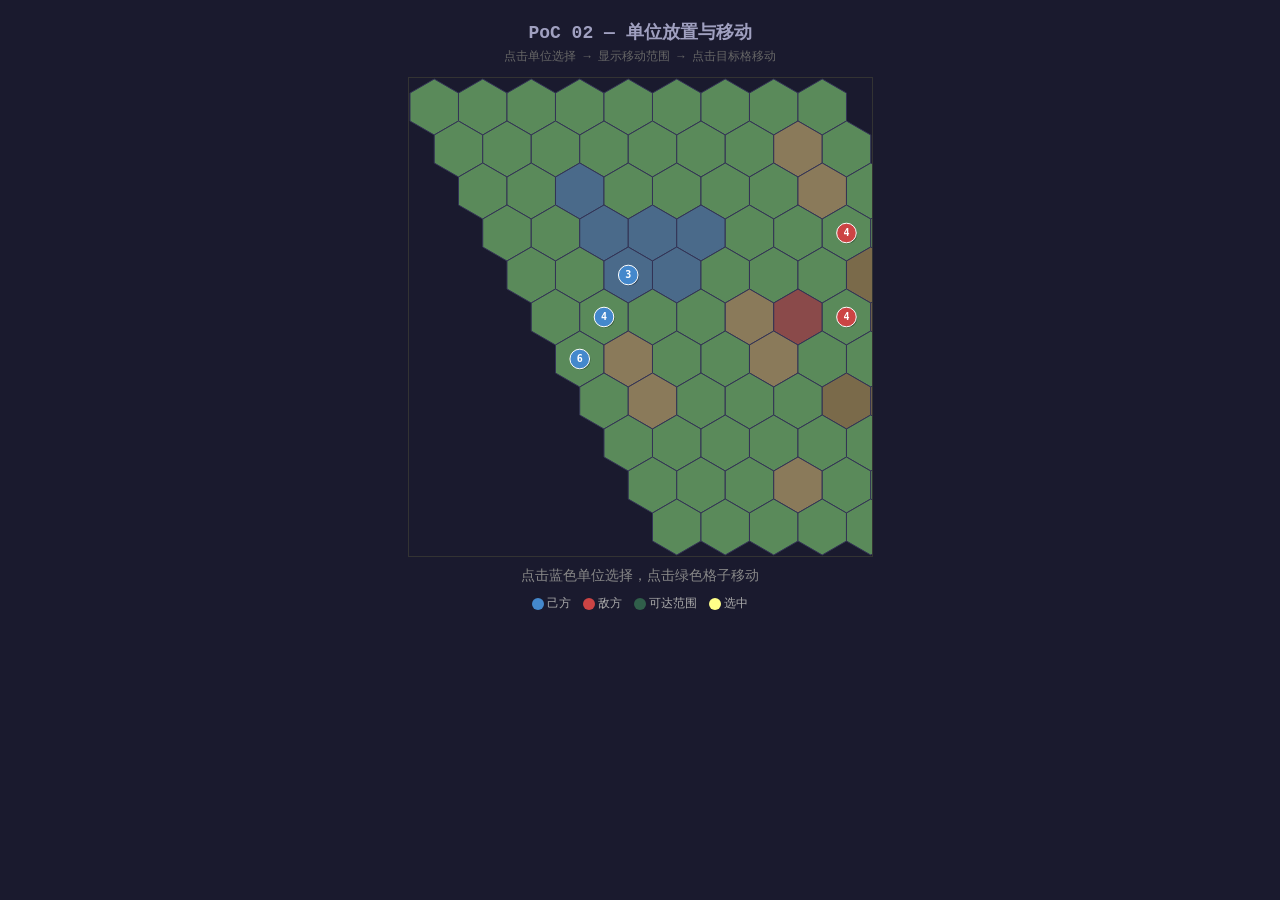
==== examples/p02-unit-movement/index.html @ 372b4609 "feat: p02 unit movement and p03 terrain system p02: BFS movement range with terrain costs, friendly " ====
<!DOCTYPE html>
<html lang="zh-CN">
<head>
<meta charset="UTF-8">
<meta name="viewport" content="width=device-width, initial-scale=1.0">
<title>PoC 02 — 单位移动</title>
<style>
* { margin: 0; padding: 0; box-sizing: border-box; }
body {
  background: #1a1a2e;
  color: #e0e0e0;
  font-family: 'Courier New', monospace;
  display: flex;
  flex-direction: column;
  align-items: center;
  padding: 20px;
}
h1 { font-size: 18px; margin-bottom: 4px; color: #a0a0c0; }
.sub { font-size: 12px; color: #666; margin-bottom: 12px; }
canvas { border: 1px solid #333; cursor: pointer; }
#info {
  margin-top: 10px;
  font-size: 14px;
  min-height: 20px;
  text-align: center;
}
#legend {
  display: flex;
  gap: 12px;
  margin-top: 8px;
  flex-wrap: wrap;
  justify-content: center;
  font-size: 12px;
  color: #aaa;
}
.dot {
  display: inline-block;
  width: 12px; height: 12px;
  border-radius: 50%;
  margin-right: 3px;
  vertical-align: middle;
}
</style>
</head>
<body>
<h1>PoC 02 — 单位放置与移动</h1>
<div class="sub">点击单位选择 → 显示移动范围 → 点击目标格移动</div>
<canvas id="canvas"></canvas>
<div id="info">选择一个己方单位(蓝色)查看移动范围</div>
<div id="legend">
  <span><span class="dot" style="background:#4488cc"></span>己方</span>
  <span><span class="dot" style="background:#cc4444"></span>敌方</span>
  <span><span class="dot" style="background:rgba(100,255,140,0.3)"></span>可达范围</span>
  <span><span class="dot" style="background:#ffff88"></span>选中</span>
</div>
<script>
// ---- 配置 ----
const HEX_SIZE = 28;
const GRID_COLS = 9;
const GRID_ROWS = 11;

// ---- 地形 ----
const Terrain = {
  PLAIN:     { moveCost: 1, defense: 0, color: '#5a8a5a' },
  VILLAGE:   { moveCost: 1, defense: 1, color: '#8a7a5a' },
  TOWN:      { moveCost: 2, defense: 2, color: '#7a6a4a' },
  RIVER:     { moveCost: 4, defense: 0, color: '#4a6a8a' },
  CORE_FORT: { moveCost: 3, defense: 4, color: '#8a4a4a' },
};

// ---- 地形地图 ----
const MAP = [
  [0,0,0,0,0,0,0,0,0],
  [0,0,0,0,0,0,0,1,0],
  [0,0,3,0,0,0,0,1,0],
  [0,0,3,3,3,0,0,0,0],
  [0,0,3,3,0,0,0,2,0],
  [0,0,0,0,1,4,0,2,0],
  [0,1,0,0,1,0,0,0,0],
  [0,1,0,0,0,2,2,0,0],
  [0,0,0,0,0,0,0,0,0],
  [0,0,0,1,0,0,0,0,0],
  [0,0,0,0,0,0,0,0,0],
];
const TERRAIN = [Terrain.PLAIN, Terrain.VILLAGE, Terrain.TOWN, Terrain.RIVER, Terrain.CORE_FORT];

function getTerrain(q, r) {
  return TERRAIN[MAP[r]?.[q] ?? 0];
}

// ---- 单位 ----
const UnitSide = { BLUE: 0, RED: 1 };
const UNIT_COLORS = ['#4488cc', '#cc4444'];

let units = [
  { id: 0, side: UnitSide.BLUE, q: 1, r: 5, movePoints: 4, hasActed: false },
  { id: 1, side: UnitSide.BLUE, q: 2, r: 4, movePoints: 3, hasActed: false },
  { id: 2, side: UnitSide.BLUE, q: 0, r: 6, movePoints: 6, hasActed: false },
  { id: 3, side: UnitSide.RED,  q: 7, r: 3, movePoints: 4, hasActed: false },
  { id: 4, side: UnitSide.RED,  q: 6, r: 5, movePoints: 4, hasActed: false },
];

// ---- Canvas ----
const canvas = document.getElementById('canvas');
const ctx = canvas.getContext('2d');

function calcCanvasSize() {
  const w = HEX_SIZE * Math.sqrt(3) * (GRID_COLS + 0.5);
  const h = HEX_SIZE * 1.5 * GRID_ROWS + HEX_SIZE / 2;
  canvas.width = Math.ceil(w) + 2;
  canvas.height = Math.ceil(h) + 2;
}
calcCanvasSize();

// ---- 坐标 ----
function hexToPixel(q, r) {
  const x = HEX_SIZE * (Math.sqrt(3) * q + Math.sqrt(3) / 2 * r);
  const y = HEX_SIZE * (1.5 * r);
  return { x: x + HEX_SIZE * Math.sqrt(3) / 2 + 1, y: y + HEX_SIZE + 1 };
}

function pixelToHex(px, py) {
  const x = px - HEX_SIZE * Math.sqrt(3) / 2 - 1;
  const y = py - HEX_SIZE - 1;
  const q = (Math.sqrt(3) / 3 * x - 1 / 3 * y) / HEX_SIZE;
  const r = (2 / 3 * y) / HEX_SIZE;
  return cubeRound(q, r);
}

function cubeRound(q, r) {
  const s = -q - r;
  let rq = Math.round(q), rr = Math.round(r), rs = Math.round(s);
  const dq = Math.abs(rq - q), dr = Math.abs(rr - r), ds = Math.abs(rs - s);
  if (dq > dr && dq > ds) rq = -rr - rs;
  else if (dr > ds) rr = -rq - rs;
  return { q: rq, r: rr };
}

function hexCorners(cx, cy) {
  const corners = [];
  for (let i = 0; i < 6; i++) {
    const angle = Math.PI / 180 * (60 * i - 30);
    corners.push({ x: cx + HEX_SIZE * Math.cos(angle), y: cy + HEX_SIZE * Math.sin(angle) });
  }
  return corners;
}

// ---- BFS 移动范围 ----
function getOccupiedHexes() {
  const set = new Set();
  for (const u of units) {
    if (u.alive !== false) set.add(`${u.q},${u.r}`);
  }
  return set;
}

function calcMoveRange(unit) {
  const occupied = getOccupiedHexes();
  const visited = new Map();
  const key = (q, r) => `${q},${r}`;
  visited.set(key(unit.q, unit.r), 0);
  const queue = [{ q: unit.q, r: unit.r }];

  while (queue.length > 0) {
    const cur = queue.shift();
    const curCost = visited.get(key(cur.q, cur.r));
    const neighbors = [
      { q: cur.q + 1, r: cur.r },     { q: cur.q - 1, r: cur.r },
      { q: cur.q,     r: cur.r + 1 }, { q: cur.q,     r: cur.r - 1 },
      { q: cur.q + 1, r: cur.r - 1 }, { q: cur.q - 1, r: cur.r + 1 },
    ];
    for (const n of neighbors) {
      if (n.q < 0 || n.q >= GRID_COLS || n.r < 0 || n.r >= GRID_ROWS) continue;
      if (occupied.has(key(n.q, n.r)) && !(n.q === unit.q && n.r === unit.r)) continue;
      const t = getTerrain(n.q, n.r);
      const newCost = curCost + t.moveCost;
      if (newCost <= unit.movePoints && (!visited.has(key(n.q, n.r)) || newCost < visited.get(key(n.q, n.r)))) {
        visited.set(key(n.q, n.r), newCost);
        queue.push(n);
      }
    }
  }
  return visited;
}

// ---- 状态 ----
let selectedUnit = null;
let moveRange = null;
let hoveredHex = null;

// ---- 绘制 ----
function draw() {
  ctx.clearRect(0, 0, canvas.width, canvas.height);
  ctx.fillStyle = '#1a1a2e';
  ctx.fillRect(0, 0, canvas.width, canvas.height);

  const occupied = getOccupiedHexes();

  // 绘制地形 + 移动范围
  for (let r = 0; r < GRID_ROWS; r++) {
    for (let q = 0; q < GRID_COLS; q++) {
      const center = hexToPixel(q, r);
      const corners = hexCorners(center.x, center.y);
      const t = getTerrain(q, r);

      ctx.beginPath();
      ctx.moveTo(corners[0].x, corners[0].y);
      for (let i = 1; i < 6; i++) ctx.lineTo(corners[i].x, corners[i].y);
      ctx.closePath();

      // 移动范围高亮
      if (moveRange && moveRange.has(`${q},${r}`) && !occupied.has(`${q},${r}`)) {
        ctx.fillStyle = 'rgba(100, 255, 140, 0.25)';
      } else {
        ctx.fillStyle = t.color;
      }
      ctx.fill();
      ctx.strokeStyle = '#333355';
      ctx.lineWidth = 1;
      ctx.stroke();

      // 当前格/选中格
      if (moveRange && moveRange.has(`${q},${r}`) && occupied.has(`${q},${r}`)) {
        ctx.beginPath();
        ctx.moveTo(corners[0].x, corners[0].y);
        for (let i = 1; i < 6; i++) ctx.lineTo(corners[i].x, corners[i].y);
        ctx.closePath();
        ctx.fillStyle = 'rgba(255, 200, 100, 0.2)';
        ctx.fill();
      }
    }
  }

  // 单位
  for (const u of units) {
    if (u.alive === false) continue;
    const center = hexToPixel(u.q, u.r);
    const r = HEX_SIZE * 0.35;

    // 阴影
    ctx.beginPath();
    ctx.arc(center.x + 1, center.y + 1, r, 0, Math.PI * 2);
    ctx.fillStyle = 'rgba(0,0,0,0.3)';
    ctx.fill();

    // 单位圆
    ctx.beginPath();
    ctx.arc(center.x, center.y, r, 0, Math.PI * 2);
    ctx.fillStyle = UNIT_COLORS[u.side];
    ctx.fill();
    ctx.strokeStyle = selectedUnit && selectedUnit.id === u.id ? '#ffff88' : '#fff';
    ctx.lineWidth = selectedUnit && selectedUnit.id === u.id ? 3 : 1;
    ctx.stroke();

    // 移动力
    ctx.fillStyle = '#fff';
    ctx.font = 'bold 10px monospace';
    ctx.textAlign = 'center';
    ctx.textBaseline = 'middle';
    ctx.fillText(u.movePoints, center.x, center.y);
  }

  // 信息
  const info = document.getElementById('info');
  if (selectedUnit) {
    info.textContent = `已选: 单位 ${selectedUnit.id} (侧: ${selectedUnit.side === 0 ? '蓝' : '红'}) | 移动力: ${selectedUnit.movePoints} | 可达: ${moveRange ? moveRange.size - 1 : 0} 格`;
    info.style.color = '#88ffaa';
  } else {
    info.textContent = '点击蓝色单位选择，点击绿色格子移动';
    info.style.color = '#888';
  }
}

// ---- 交互 ----
function findUnitAt(q, r) {
  return units.find(u => u.q === q && u.r === r && u.alive !== false) || null;
}

canvas.addEventListener('click', (e) => {
  const rect = canvas.getBoundingClientRect();
  const hex = pixelToHex(e.clientX - rect.left, e.clientY - rect.top);
  if (hex.q < 0 || hex.q >= GRID_COLS || hex.r < 0 || hex.r >= GRID_ROWS) {
    selectedUnit = null; moveRange = null; draw(); return;
  }

  const unit = findUnitAt(hex.q, hex.r);

  if (unit && unit.side === UnitSide.BLUE) {
    selectedUnit = unit;
    moveRange = calcMoveRange(unit);
    draw();
  } else if (selectedUnit && moveRange && moveRange.has(`${hex.q},${hex.r}`)) {
    const unitHere = findUnitAt(hex.q, hex.r);
    if (!unitHere) {
      selectedUnit.q = hex.q;
      selectedUnit.r = hex.r;
      selectedUnit.hasActed = true;
      selectedUnit = null;
      moveRange = null;
      draw();
    }
  } else {
    selectedUnit = null;
    moveRange = null;
    draw();
  }
});

draw();
</script>
</body>
</html>
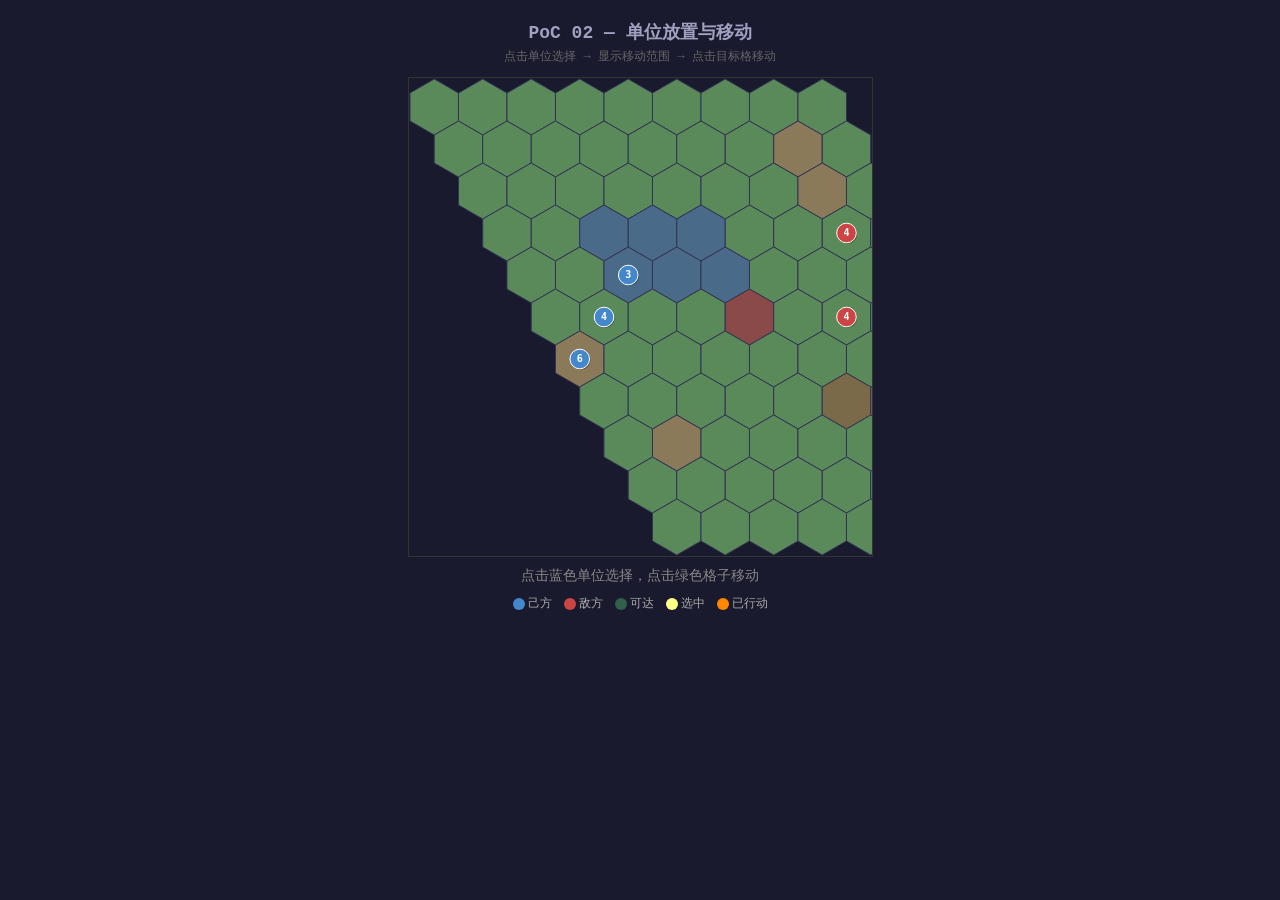
==== commit 5f0d3d28: "refactor: extract shared lib/ from PoC p01-p04 lib/hex.js — coordinate system, canvas utils, hex ren" ====
--- a/examples/p02-unit-movement/index.html
+++ b/examples/p02-unit-movement/index.html
@@ -4,42 +4,10 @@
 <meta charset="UTF-8">
 <meta name="viewport" content="width=device-width, initial-scale=1.0">
 <title>PoC 02 — 单位移动</title>
+<link rel="stylesheet" href="../../lib/ui.css">
 <style>
-* { margin: 0; padding: 0; box-sizing: border-box; }
-body {
-  background: #1a1a2e;
-  color: #e0e0e0;
-  font-family: 'Courier New', monospace;
-  display: flex;
-  flex-direction: column;
-  align-items: center;
-  padding: 20px;
-}
-h1 { font-size: 18px; margin-bottom: 4px; color: #a0a0c0; }
-.sub { font-size: 12px; color: #666; margin-bottom: 12px; }
-canvas { border: 1px solid #333; cursor: pointer; }
-#info {
-  margin-top: 10px;
-  font-size: 14px;
-  min-height: 20px;
-  text-align: center;
-}
-#legend {
-  display: flex;
-  gap: 12px;
-  margin-top: 8px;
-  flex-wrap: wrap;
-  justify-content: center;
-  font-size: 12px;
-  color: #aaa;
-}
-.dot {
-  display: inline-block;
-  width: 12px; height: 12px;
-  border-radius: 50%;
-  margin-right: 3px;
-  vertical-align: middle;
-}
+  .legend { display:flex; gap:12px; margin-top:8px; flex-wrap:wrap; justify-content:center; font-size:12px; color:#aaa; }
+  .dot { display:inline-block; width:12px; height:12px; border-radius:50%; margin-right:3px; vertical-align:middle; }
 </style>
 </head>
 <body>
@@ -47,223 +15,67 @@
 <div class="sub">点击单位选择 → 显示移动范围 → 点击目标格移动</div>
 <canvas id="canvas"></canvas>
 <div id="info">选择一个己方单位(蓝色)查看移动范围</div>
-<div id="legend">
+<div class="legend">
   <span><span class="dot" style="background:#4488cc"></span>己方</span>
   <span><span class="dot" style="background:#cc4444"></span>敌方</span>
-  <span><span class="dot" style="background:rgba(100,255,140,0.3)"></span>可达范围</span>
+  <span><span class="dot" style="background:rgba(100,255,140,0.3)"></span>可达</span>
   <span><span class="dot" style="background:#ffff88"></span>选中</span>
+  <span><span class="dot" style="background:#ff8800"></span>已行动</span>
 </div>
+<script src="../../lib/hex.js"></script>
+<script src="../../lib/terrain.js"></script>
+<script src="../../lib/unit.js"></script>
 <script>
-// ---- 配置 ----
-const HEX_SIZE = 28;
-const GRID_COLS = 9;
-const GRID_ROWS = 11;
+const CFG = { hexSize: 28, cols: 9, rows: 11 };
+const terrainMap = TerrainLib.defaultMap9x11();
+const getCost = (q, r) => TerrainLib.fromIndex(terrainMap, q, r).moveCost;
+const getColor = (q, r) => TerrainLib.fromIndex(terrainMap, q, r).color;
 
-// ---- 地形 ----
-const Terrain = {
-  PLAIN:     { moveCost: 1, defense: 0, color: '#5a8a5a' },
-  VILLAGE:   { moveCost: 1, defense: 1, color: '#8a7a5a' },
-  TOWN:      { moveCost: 2, defense: 2, color: '#7a6a4a' },
-  RIVER:     { moveCost: 4, defense: 0, color: '#4a6a8a' },
-  CORE_FORT: { moveCost: 3, defense: 4, color: '#8a4a4a' },
-};
+const units = [
+  UnitLib.create(UnitLib.SIDES.BLUE, 1, 5, 4),
+  UnitLib.create(UnitLib.SIDES.BLUE, 2, 4, 3),
+  UnitLib.create(UnitLib.SIDES.BLUE, 0, 6, 6),
+  UnitLib.create(UnitLib.SIDES.RED,  7, 3, 4),
+  UnitLib.create(UnitLib.SIDES.RED,  6, 5, 4),
+];
 
-// ---- 地形地图 ----
-const MAP = [
-  [0,0,0,0,0,0,0,0,0],
-  [0,0,0,0,0,0,0,1,0],
-  [0,0,3,0,0,0,0,1,0],
-  [0,0,3,3,3,0,0,0,0],
-  [0,0,3,3,0,0,0,2,0],
-  [0,0,0,0,1,4,0,2,0],
-  [0,1,0,0,1,0,0,0,0],
-  [0,1,0,0,0,2,2,0,0],
-  [0,0,0,0,0,0,0,0,0],
-  [0,0,0,1,0,0,0,0,0],
-  [0,0,0,0,0,0,0,0,0],
-];
-const TERRAIN = [Terrain.PLAIN, Terrain.VILLAGE, Terrain.TOWN, Terrain.RIVER, Terrain.CORE_FORT];
+const canvas = document.getElementById('canvas');
+const ctx = canvas.getContext('2d');
+let sel = null, range = null;
 
-function getTerrain(q, r) {
-  return TERRAIN[MAP[r]?.[q] ?? 0];
+function resize() {
+  const s = Hex.canvasSize(CFG.cols, CFG.rows, CFG.hexSize);
+  canvas.width = s.width; canvas.height = s.height;
+  draw();
 }
 
-// ---- 单位 ----
-const UnitSide = { BLUE: 0, RED: 1 };
-const UNIT_COLORS = ['#4488cc', '#cc4444'];
-
-let units = [
-  { id: 0, side: UnitSide.BLUE, q: 1, r: 5, movePoints: 4, hasActed: false },
-  { id: 1, side: UnitSide.BLUE, q: 2, r: 4, movePoints: 3, hasActed: false },
-  { id: 2, side: UnitSide.BLUE, q: 0, r: 6, movePoints: 6, hasActed: false },
-  { id: 3, side: UnitSide.RED,  q: 7, r: 3, movePoints: 4, hasActed: false },
-  { id: 4, side: UnitSide.RED,  q: 6, r: 5, movePoints: 4, hasActed: false },
-];
-
-// ---- Canvas ----
-const canvas = document.getElementById('canvas');
-const ctx = canvas.getContext('2d');
-
-function calcCanvasSize() {
-  const w = HEX_SIZE * Math.sqrt(3) * (GRID_COLS + 0.5);
-  const h = HEX_SIZE * 1.5 * GRID_ROWS + HEX_SIZE / 2;
-  canvas.width = Math.ceil(w) + 2;
-  canvas.height = Math.ceil(h) + 2;
-}
-calcCanvasSize();
-
-// ---- 坐标 ----
-function hexToPixel(q, r) {
-  const x = HEX_SIZE * (Math.sqrt(3) * q + Math.sqrt(3) / 2 * r);
-  const y = HEX_SIZE * (1.5 * r);
-  return { x: x + HEX_SIZE * Math.sqrt(3) / 2 + 1, y: y + HEX_SIZE + 1 };
-}
-
-function pixelToHex(px, py) {
-  const x = px - HEX_SIZE * Math.sqrt(3) / 2 - 1;
-  const y = py - HEX_SIZE - 1;
-  const q = (Math.sqrt(3) / 3 * x - 1 / 3 * y) / HEX_SIZE;
-  const r = (2 / 3 * y) / HEX_SIZE;
-  return cubeRound(q, r);
-}
-
-function cubeRound(q, r) {
-  const s = -q - r;
-  let rq = Math.round(q), rr = Math.round(r), rs = Math.round(s);
-  const dq = Math.abs(rq - q), dr = Math.abs(rr - r), ds = Math.abs(rs - s);
-  if (dq > dr && dq > ds) rq = -rr - rs;
-  else if (dr > ds) rr = -rq - rs;
-  return { q: rq, r: rr };
-}
-
-function hexCorners(cx, cy) {
-  const corners = [];
-  for (let i = 0; i < 6; i++) {
-    const angle = Math.PI / 180 * (60 * i - 30);
-    corners.push({ x: cx + HEX_SIZE * Math.cos(angle), y: cy + HEX_SIZE * Math.sin(angle) });
-  }
-  return corners;
-}
-
-// ---- BFS 移动范围 ----
-function getOccupiedHexes() {
-  const set = new Set();
-  for (const u of units) {
-    if (u.alive !== false) set.add(`${u.q},${u.r}`);
-  }
-  return set;
-}
-
-function calcMoveRange(unit) {
-  const occupied = getOccupiedHexes();
-  const visited = new Map();
-  const key = (q, r) => `${q},${r}`;
-  visited.set(key(unit.q, unit.r), 0);
-  const queue = [{ q: unit.q, r: unit.r }];
-
-  while (queue.length > 0) {
-    const cur = queue.shift();
-    const curCost = visited.get(key(cur.q, cur.r));
-    const neighbors = [
-      { q: cur.q + 1, r: cur.r },     { q: cur.q - 1, r: cur.r },
-      { q: cur.q,     r: cur.r + 1 }, { q: cur.q,     r: cur.r - 1 },
-      { q: cur.q + 1, r: cur.r - 1 }, { q: cur.q - 1, r: cur.r + 1 },
-    ];
-    for (const n of neighbors) {
-      if (n.q < 0 || n.q >= GRID_COLS || n.r < 0 || n.r >= GRID_ROWS) continue;
-      if (occupied.has(key(n.q, n.r)) && !(n.q === unit.q && n.r === unit.r)) continue;
-      const t = getTerrain(n.q, n.r);
-      const newCost = curCost + t.moveCost;
-      if (newCost <= unit.movePoints && (!visited.has(key(n.q, n.r)) || newCost < visited.get(key(n.q, n.r)))) {
-        visited.set(key(n.q, n.r), newCost);
-        queue.push(n);
-      }
-    }
-  }
-  return visited;
-}
-
-// ---- 状态 ----
-let selectedUnit = null;
-let moveRange = null;
-let hoveredHex = null;
-
-// ---- 绘制 ----
 function draw() {
   ctx.clearRect(0, 0, canvas.width, canvas.height);
   ctx.fillStyle = '#1a1a2e';
   ctx.fillRect(0, 0, canvas.width, canvas.height);
 
-  const occupied = getOccupiedHexes();
+  const occ = UnitLib.occupiedSet(units);
 
-  // 绘制地形 + 移动范围
-  for (let r = 0; r < GRID_ROWS; r++) {
-    for (let q = 0; q < GRID_COLS; q++) {
-      const center = hexToPixel(q, r);
-      const corners = hexCorners(center.x, center.y);
-      const t = getTerrain(q, r);
+  Hex.eachCell(CFG.cols, CFG.rows, (q, r) => {
+    const c = Hex.hexToPixel(q, r, CFG.hexSize);
+    Hex.path(ctx, c.x, c.y, CFG.hexSize);
 
-      ctx.beginPath();
-      ctx.moveTo(corners[0].x, corners[0].y);
-      for (let i = 1; i < 6; i++) ctx.lineTo(corners[i].x, corners[i].y);
-      ctx.closePath();
+    let fill = getColor(q, r);
+    if (range && range.has(`${q},${r}`) && !occ.has(`${q},${r}`))
+      fill = 'rgba(100,255,140,0.25)';
+    ctx.fillStyle = fill;
+    ctx.fill();
+    ctx.strokeStyle = '#333355';
+    ctx.lineWidth = 1;
+    ctx.stroke();
+  });
 
-      // 移动范围高亮
-      if (moveRange && moveRange.has(`${q},${r}`) && !occupied.has(`${q},${r}`)) {
-        ctx.fillStyle = 'rgba(100, 255, 140, 0.25)';
-      } else {
-        ctx.fillStyle = t.color;
-      }
-      ctx.fill();
-      ctx.strokeStyle = '#333355';
-      ctx.lineWidth = 1;
-      ctx.stroke();
+  for (const u of units)
+    UnitLib.draw(ctx, u, CFG.hexSize, sel && sel.id === u.id);
 
-      // 当前格/选中格
-      if (moveRange && moveRange.has(`${q},${r}`) && occupied.has(`${q},${r}`)) {
-        ctx.beginPath();
-        ctx.moveTo(corners[0].x, corners[0].y);
-        for (let i = 1; i < 6; i++) ctx.lineTo(corners[i].x, corners[i].y);
-        ctx.closePath();
-        ctx.fillStyle = 'rgba(255, 200, 100, 0.2)';
-        ctx.fill();
-      }
-    }
-  }
-
-  // 单位
-  for (const u of units) {
-    if (u.alive === false) continue;
-    const center = hexToPixel(u.q, u.r);
-    const r = HEX_SIZE * 0.35;
-
-    // 阴影
-    ctx.beginPath();
-    ctx.arc(center.x + 1, center.y + 1, r, 0, Math.PI * 2);
-    ctx.fillStyle = 'rgba(0,0,0,0.3)';
-    ctx.fill();
-
-    // 单位圆
-    ctx.beginPath();
-    ctx.arc(center.x, center.y, r, 0, Math.PI * 2);
-    ctx.fillStyle = UNIT_COLORS[u.side];
-    ctx.fill();
-    ctx.strokeStyle = selectedUnit && selectedUnit.id === u.id ? '#ffff88' : '#fff';
-    ctx.lineWidth = selectedUnit && selectedUnit.id === u.id ? 3 : 1;
-    ctx.stroke();
-
-    // 移动力
-    ctx.fillStyle = '#fff';
-    ctx.font = 'bold 10px monospace';
-    ctx.textAlign = 'center';
-    ctx.textBaseline = 'middle';
-    ctx.fillText(u.movePoints, center.x, center.y);
-  }
-
-  // 信息
   const info = document.getElementById('info');
-  if (selectedUnit) {
-    info.textContent = `已选: 单位 ${selectedUnit.id} (侧: ${selectedUnit.side === 0 ? '蓝' : '红'}) | 移动力: ${selectedUnit.movePoints} | 可达: ${moveRange ? moveRange.size - 1 : 0} 格`;
+  if (sel) {
+    info.textContent = `已选: 单位 ${sel.id} | 移动力: ${sel.movePoints} | 可达: ${range ? range.size - 1 : 0} 格`;
     info.style.color = '#88ffaa';
   } else {
     info.textContent = '点击蓝色单位选择，点击绿色格子移动';
@@ -271,42 +83,30 @@
   }
 }
 
-// ---- 交互 ----
-function findUnitAt(q, r) {
-  return units.find(u => u.q === q && u.r === r && u.alive !== false) || null;
-}
+canvas.addEventListener('click', e => {
+  const r = canvas.getBoundingClientRect();
+  const h = Hex.pixelToHex(e.clientX - r.left, e.clientY - r.top, CFG.hexSize);
+  if (h.q < 0 || h.q >= CFG.cols || h.r < 0 || h.r >= CFG.rows) { sel = null; range = null; draw(); return; }
 
-canvas.addEventListener('click', (e) => {
-  const rect = canvas.getBoundingClientRect();
-  const hex = pixelToHex(e.clientX - rect.left, e.clientY - rect.top);
-  if (hex.q < 0 || hex.q >= GRID_COLS || hex.r < 0 || hex.r >= GRID_ROWS) {
-    selectedUnit = null; moveRange = null; draw(); return;
-  }
-
-  const unit = findUnitAt(hex.q, hex.r);
-
-  if (unit && unit.side === UnitSide.BLUE) {
-    selectedUnit = unit;
-    moveRange = calcMoveRange(unit);
+  const unit = UnitLib.findAt(h.q, h.r, units);
+  if (unit && unit.side === UnitLib.SIDES.BLUE) {
+    sel = unit;
+    range = UnitLib.moveRange(unit, units, CFG.cols, CFG.rows, getCost);
     draw();
-  } else if (selectedUnit && moveRange && moveRange.has(`${hex.q},${hex.r}`)) {
-    const unitHere = findUnitAt(hex.q, hex.r);
-    if (!unitHere) {
-      selectedUnit.q = hex.q;
-      selectedUnit.r = hex.r;
-      selectedUnit.hasActed = true;
-      selectedUnit = null;
-      moveRange = null;
+  } else if (sel && range && range.has(`${h.q},${h.r}`)) {
+    if (!UnitLib.findAt(h.q, h.r, units)) {
+      sel.q = h.q; sel.r = h.r;
+      sel.hasActed = true;
+      sel = null; range = null;
       draw();
     }
   } else {
-    selectedUnit = null;
-    moveRange = null;
-    draw();
+    sel = null; range = null; draw();
   }
 });
 
-draw();
+window.addEventListener('resize', resize);
+resize();
 </script>
 </body>
 </html>
--- a/lib/ui.css
+++ b/lib/ui.css
@@ -0,0 +1,20 @@
+/* ---- PoC 共享样式 ---- */
+* { margin: 0; padding: 0; box-sizing: border-box; }
+body {
+  background: #1a1a2e;
+  color: #e0e0e0;
+  font-family: 'Courier New', monospace;
+  display: flex;
+  flex-direction: column;
+  align-items: center;
+  padding: 20px;
+}
+h1 { font-size: 18px; margin-bottom: 4px; color: #a0a0c0; }
+.sub { font-size: 12px; color: #666; margin-bottom: 12px; }
+canvas { border: 1px solid #333; }
+#info {
+  margin-top: 10px;
+  font-size: 14px;
+  min-height: 20px;
+  text-align: center;
+}
